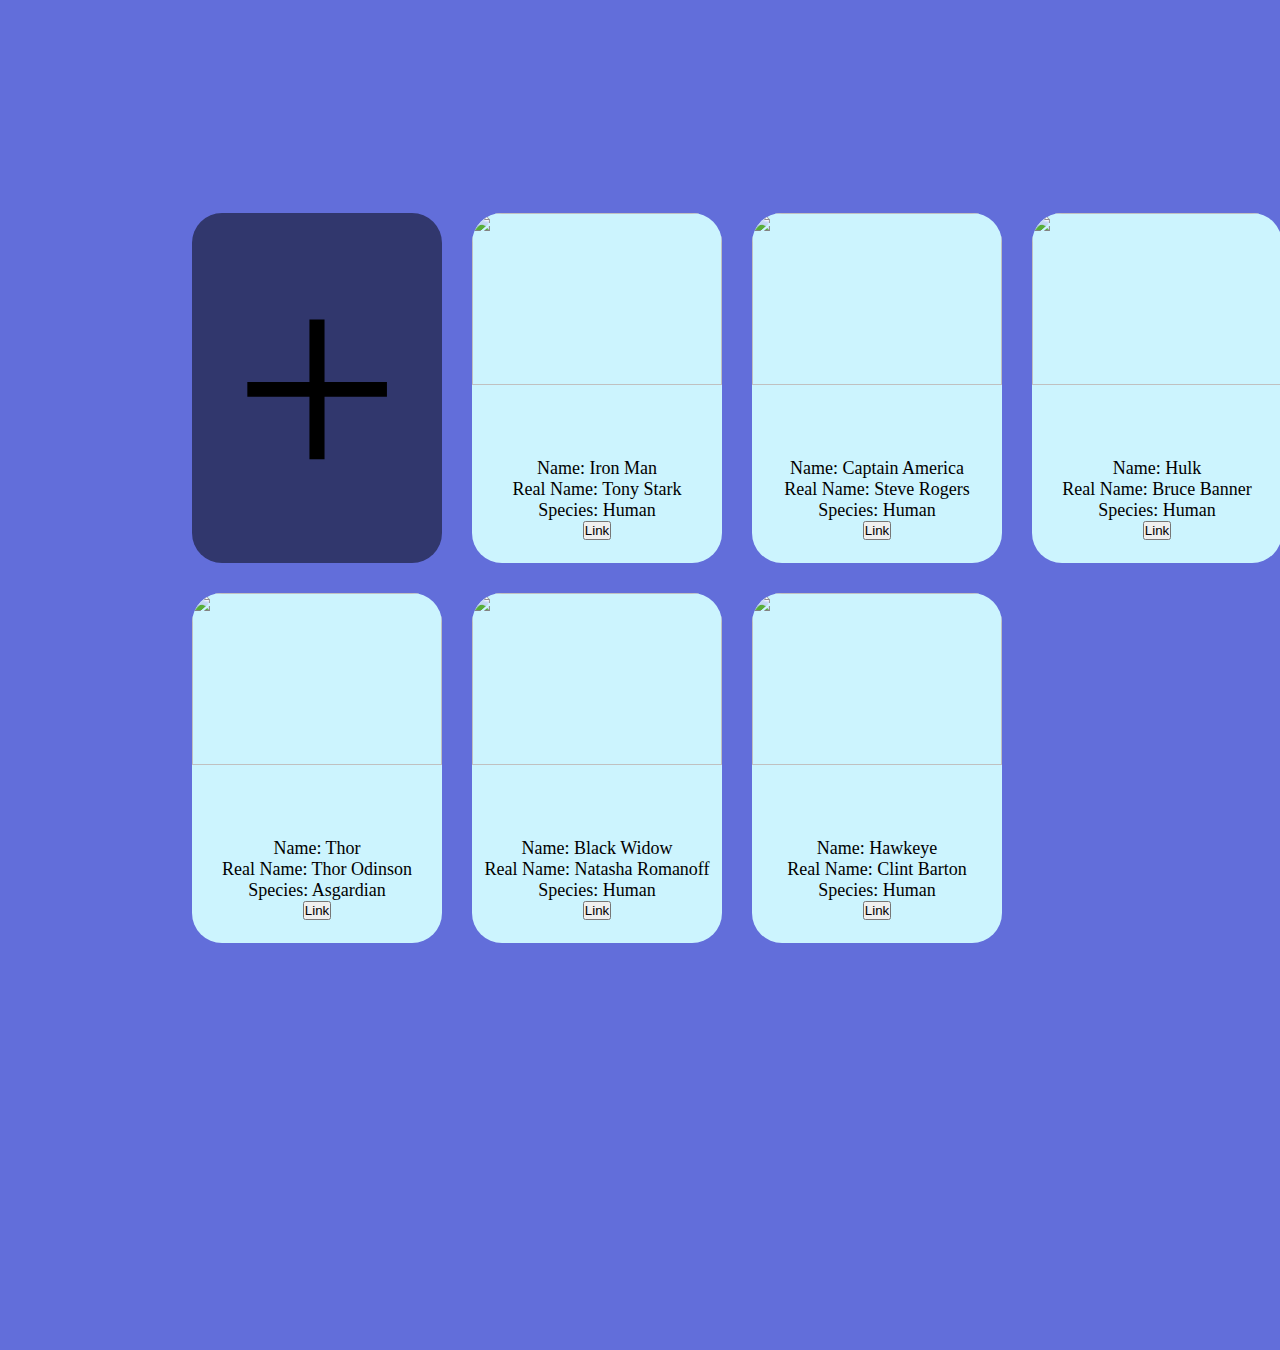
==== Index.html @ 9fb4dc68 "anhnii file oruullaa" ====
<!DOCTYPE html>
<html lang="en">
<head>
    <meta charset="UTF-8">
    <meta http-equiv="X-UA-Compatible" content="IE=edge">
    <meta name="viewport" content="width=device-width, initial-scale=1.0">
    <title>Document</title>
    <link rel="stylesheet" href="./Styles.css">
</head>
<body>

    <div class="cards">
        <div class="add-card">
            +
        </div>
        
    </div>
    <div class="modal">
        <div class="add">
            <input type="text" id="name" name="name" placeholder="Enter Name...">
            <input type="text" id="realname" name="realname" placeholder="Enter Real Name...">
            <input type="text" id="species" name="species" placeholder="Enter Species...">
            <button id="addCard">Add Card</button>
        </div>
    </div>
    <script src="./data/marvel.js"></script>
    <script src="./App.js"></script>
    

</body>
</html>
---- Styles.css ----
*{
    margin: 0;
    padding: 0;
}
body{
    width: 100vw;
    height: 100vh;
    background-color: #626EDA;
    display: flex;
    justify-content: center;
    align-items: center;
    padding: 10% 0px;
}
.cards{
    width: 70%;
    height: auto;
    padding: 0px auto;
    display: grid;
    grid-template-columns: 1fr 1fr 1fr 1fr;
    grid-gap: 30px;
}
.card{
    width: 250px;
    height: 350px;
    background-color: #CCF4FE;
    border-radius: 30px;
    transition: ease-out 0.2s;
    text-align: center;
}
.card img{
    border-top-left-radius: 30px;
    border-top-right-radius: 30px;
}
.card p{
    text-align: center;
    font-size: 18px;
}
.card:hover{
    transform: scale(1.1);
}

.card a{
    text-decoration: none;
    color: black;
    border: 1px solid black;
    border-radius: 10px;
}
.add-card{
    width: 250px;
    height: 350px;
    display: flex;
    align-items: center;
    justify-content: center;
    border-radius: 30px;
    font-size: 300px;
    background-color: rgba(0,0,0, 0.5);
    transition: ease-out 0.2;
    cursor: pointer;
}
.add-card:hover{
    transform: scale(1.1);
}
.modal{
    width: 100vw;
    height: 150vh;
    position: absolute;
    top: 0px;
    left: 0px;
    background-color: rgba(0,0,0, 0.4);
    visibility: hidden;
    display: flex;
    justify-content: center;
    align-items: center;
}
.add{
    width: 600px;
    height: 600px;
    background-color: #CCF4FE;
    border-radius: 10px;
    display: flex;
    flex-direction: column;
    justify-content: center;
    align-items: center;
    gap: 20px;
}
.add input{
    width: 60%;
    height: 40px;
}


@media only screen and (max-width: 992px){
    body{
        width: 100%;
        height: 100%;
        display: flex;
        align-items: center;
        justify-content: center;
    }
    .cards{
        display: grid;
        grid-template-columns: 1fr 1fr;
    }
}

@media only screen and (max-width: 600px){
    body{
        width: 100%;
        height: 100%;
        display: flex;
        justify-content: center;
        align-items: center;
    }
    .cards{
        display: grid;
        grid-template-columns: 1fr;
    }

}
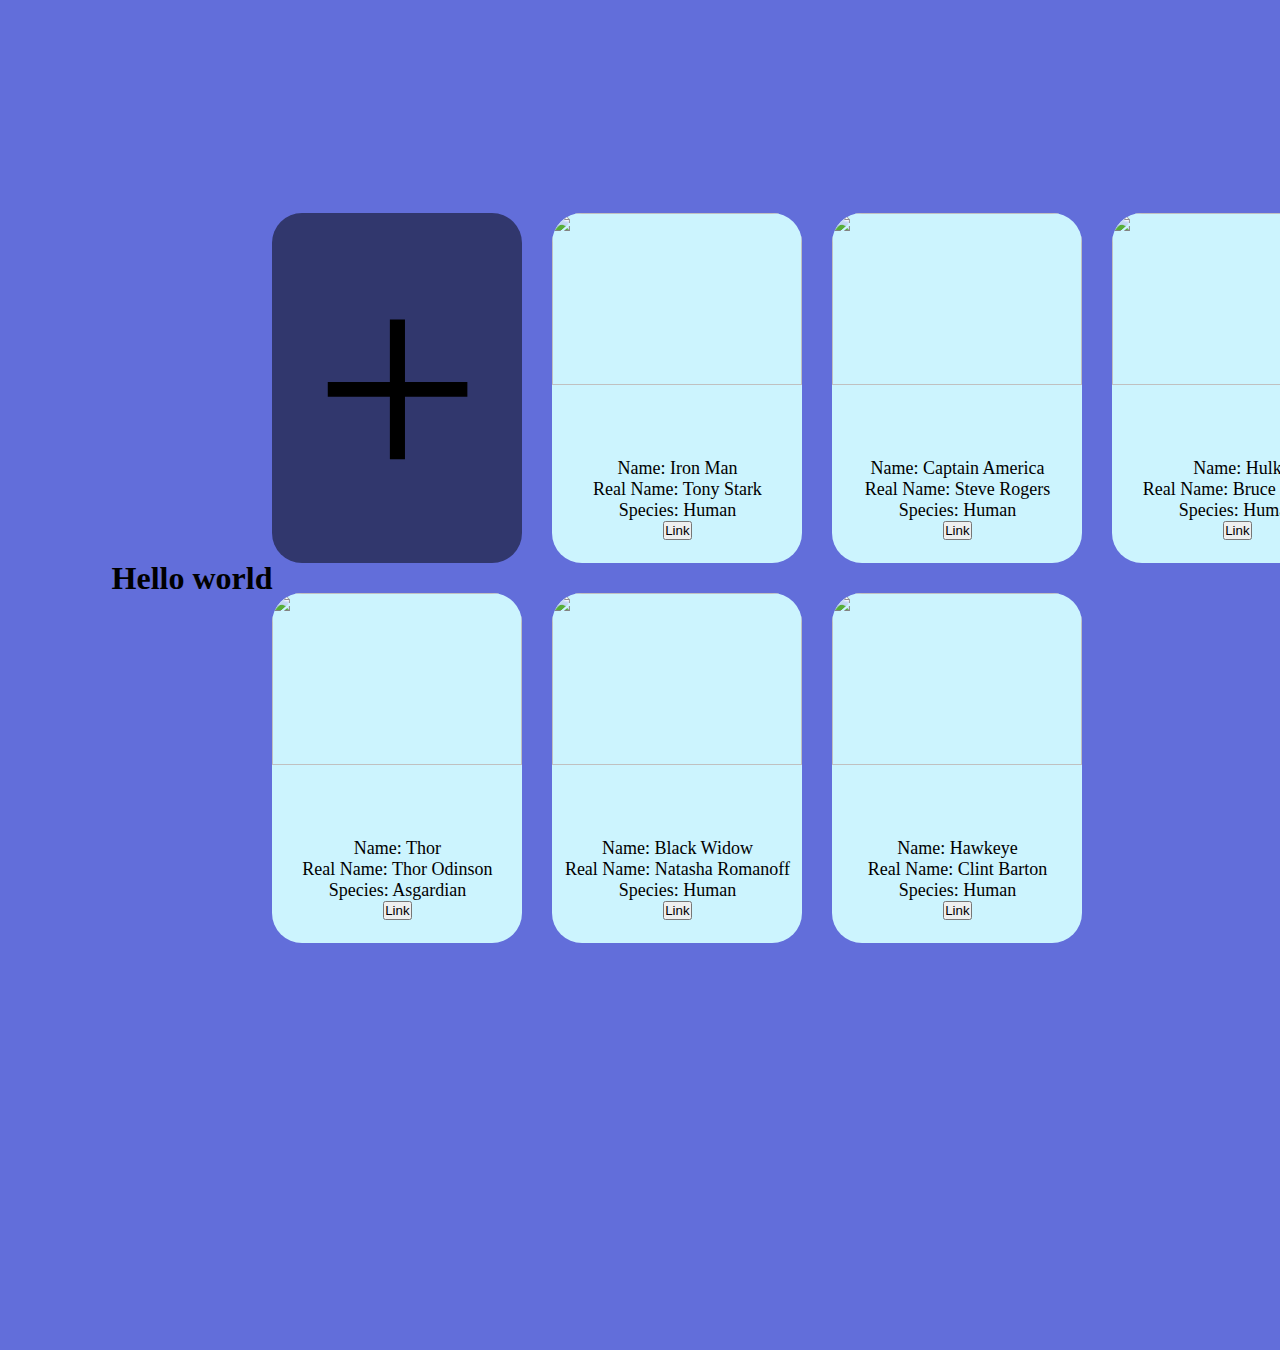
==== commit c03e1ba1: "header heseg Hello gej bichlee" ====
--- a/Index.html
+++ b/Index.html
@@ -8,7 +8,7 @@
     <link rel="stylesheet" href="./Styles.css">
 </head>
 <body>
-
+    <h1>Hello world</h1>
     <div class="cards">
         <div class="add-card">
             +
